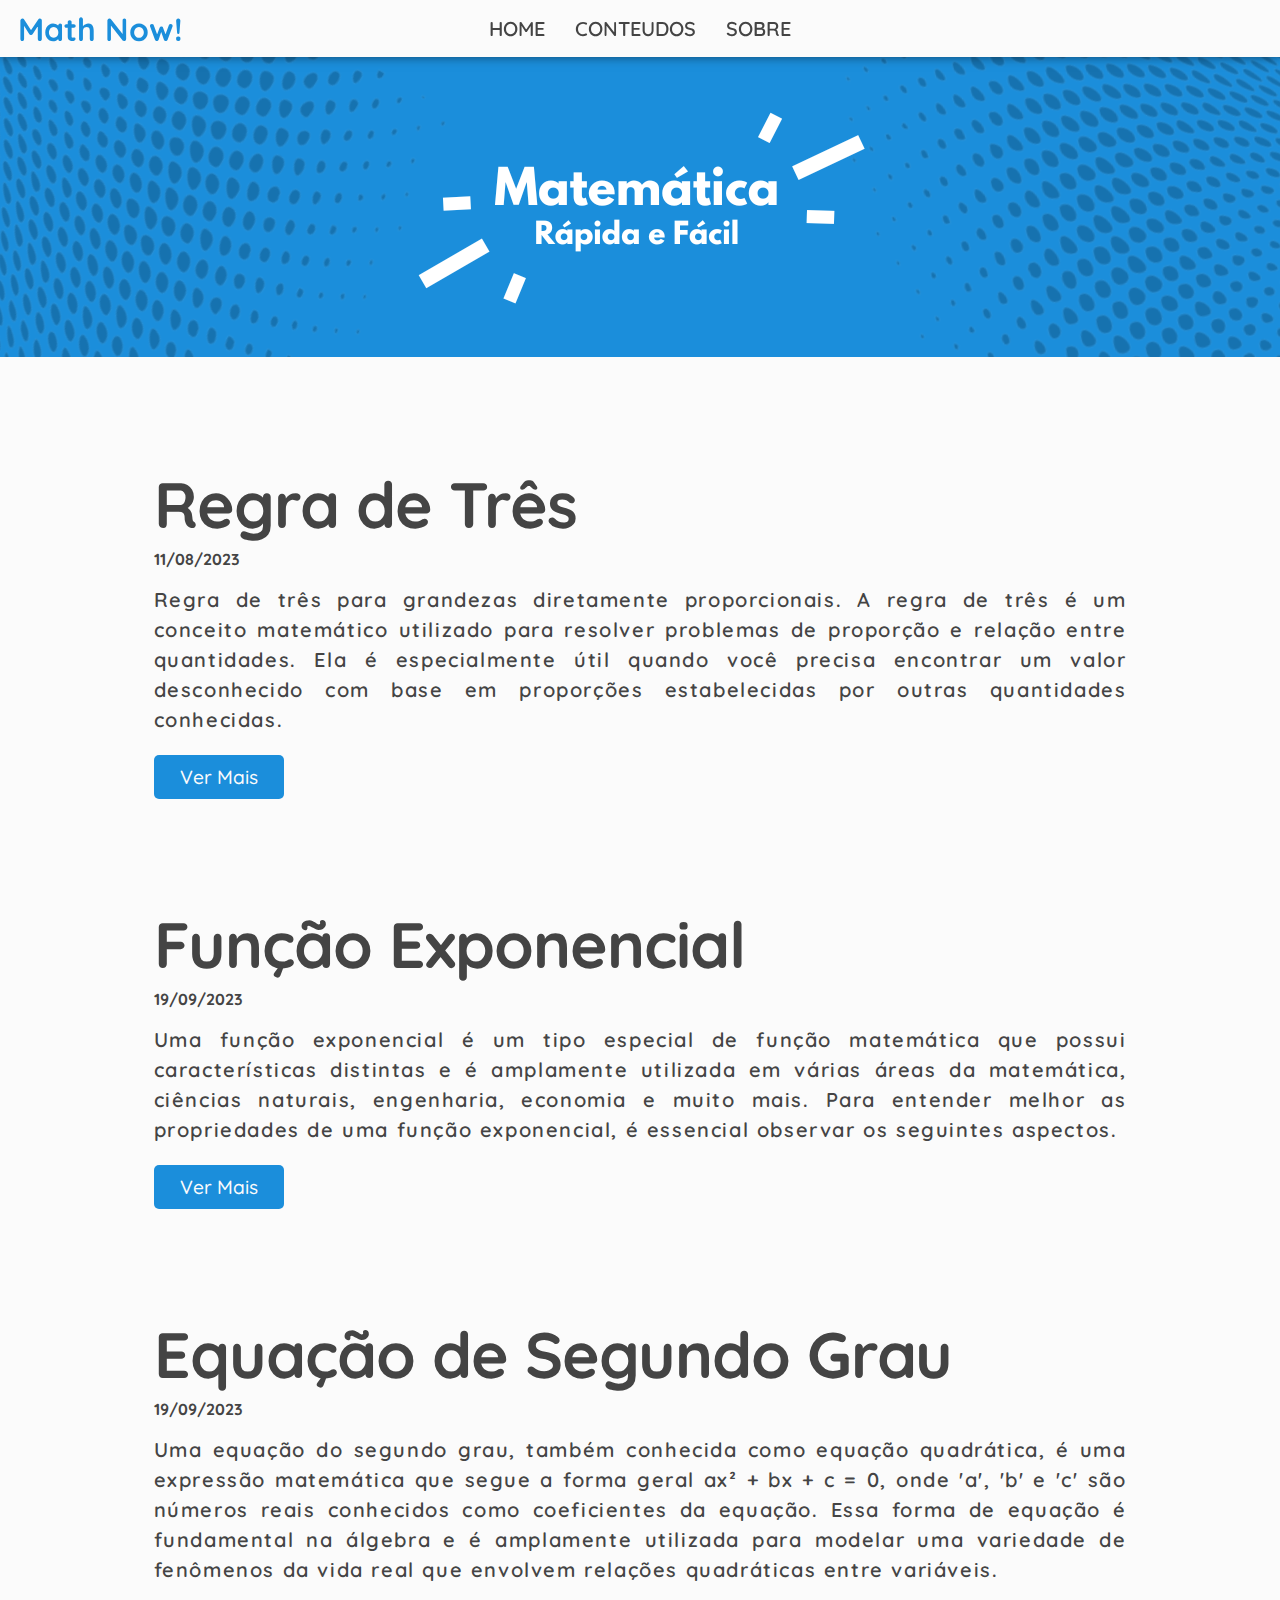
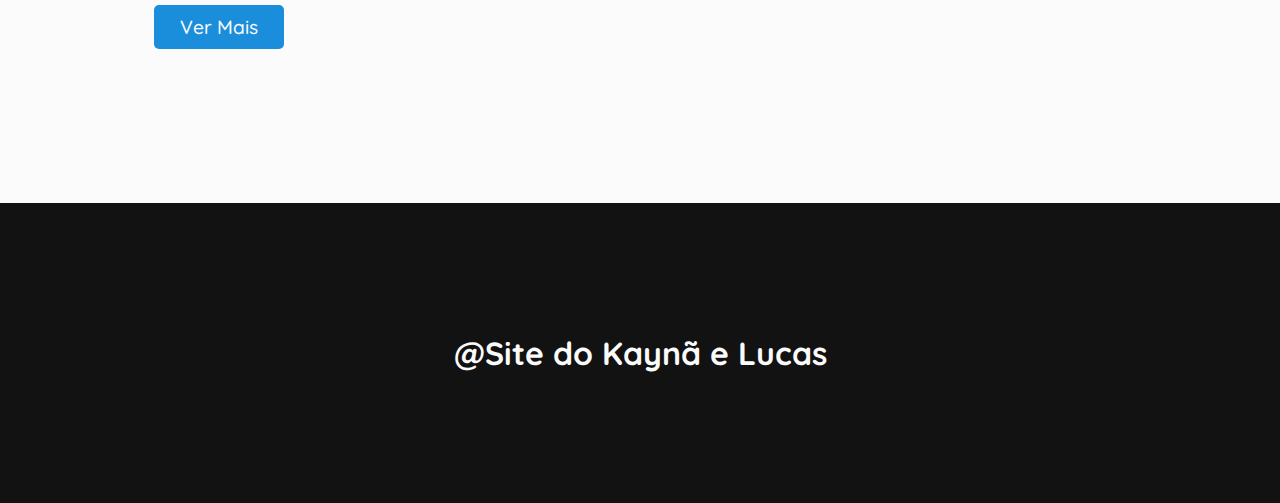
==== index.html @ 3d7e8667 "first commit" ====
<!DOCTYPE html>
<html lang="pt-br">

<head>
    <meta charset="UTF-8">
    <meta name="viewport" content="width=device-width, initial-scale=1.0">
    <title>Math Now!</title>
    <link rel="stylesheet" href="https://cdnjs.cloudflare.com/ajax/libs/font-awesome/6.4.2/css/all.min.css"
        integrity="sha512-z3gLpd7yknf1YoNbCzqRKc4qyor8gaKU1qmn+CShxbuBusANI9QpRohGBreCFkKxLhei6S9CQXFEbbKuqLg0DA=="
        crossorigin="anonymous" referrerpolicy="no-referrer" />
    <link rel="stylesheet" href="assets/styles/nav-bar.css">
    <link rel="stylesheet" href="assets/styles/var.css">
    <link rel="stylesheet" href="assets/styles/section.css">
    <link rel="stylesheet" href="assets/styles/fotter.css">

    <style>

    </style>

</head>

<body>


    <!-- ----------//----------//----------//----------//----------//----------//----------// -->
    <!-- ----------//----------//----------//----------//----------//----------//----------// -->
    <!-- ----------//----------//----------//----------//----------//----------//----------// -->


    <header class="nav-bar">
        <a class="icon" href="index.html">
            <h1>Math Now!</h1>
        </a>
        <nav>
            <ul class="nav-items">
                <li><a href="index.html">HOME</a></li>
                <li><a href="conteudos.html">CONTEUDOS</a></li>
                <li><a href="sobre.html">SOBRE</a></li>
            </ul>
        </nav>
        <input type="checkbox" id="MostrarMenu">

        <label for="MostrarMenu">
            <i id="menu-icon" class="nav-menu-icon fa fa-bars" aria-hidden="true"></i>
            <nav>
                <ul class="nav-menu">
                    <li><a href="index.html">HOME</a></li>
                    <li><a href="conteudos.html">CONTEUDOS</a></li>
                    <li><a href="sobre.html">SOBRE</a></li>
                </ul>
            </nav>
        </label>
    </header>


    <!-- ----------//----------//----------//----------//----------//----------//----------// -->
    <!-- ----------//----------//----------//----------//----------//----------//----------// -->
    <!-- ----------//----------//----------//----------//----------//----------//----------// -->



    <section class="banner">

    </section>


    <!-- ----------//----------//----------//----------//----------//----------//----------// -->
    <!-- ----------//----------//----------//----------//----------//----------//----------// -->
    <!-- ----------//----------//----------//----------//----------//----------//----------// -->



    <section class="section">

        <article class="content">
            <h1 class="title">Regra de Três</h1>
            <h2 class="data">11/08/2023</h2>
            <p class="text"> Regra de três para grandezas diretamente proporcionais. A regra de três é um conceito
                matemático utilizado para resolver problemas de proporção e relação entre quantidades. Ela é
                especialmente útil quando você precisa encontrar um valor desconhecido com base em proporções
                estabelecidas por outras quantidades conhecidas.
            </p>
            <a href="assets/pages/RegraDeTres.html">Ver Mais</a>
        </article>

        <article class="content">
            <h1 class="title">Função Exponencial</h1>
            <h2 class="data">19/09/2023</h2>
            <p class="text">Uma função exponencial é um tipo especial de função matemática que possui características
                distintas e é amplamente utilizada em várias áreas da matemática, ciências naturais, engenharia,
                economia e muito mais. Para entender melhor as propriedades de uma função exponencial, é essencial
                observar os seguintes aspectos.</p>
            <a href="assets/pages/FuncaoExponencial.html">Ver Mais</a>
        </article>

        <article class="content">
            <h1 class="title">Equação de Segundo Grau</h1>
            <h2 class="data">19/09/2023</h2>
            <p class="text">Uma equação do segundo grau, também conhecida como equação quadrática, é uma expressão
                matemática que segue a forma geral ax² + bx + c = 0, onde 'a', 'b' e 'c' são números reais conhecidos
                como coeficientes da equação. Essa forma de equação é fundamental na álgebra e é amplamente utilizada
                para modelar uma variedade de fenômenos da vida real que envolvem relações quadráticas entre variáveis.
            </p>
            <a href="assets/pages/EquacaoNd.html">Ver Mais</a>
        </article>

    </section>



    <!-- ----------//----------//----------//----------//----------//----------//----------// -->
    <!-- ----------//----------//----------//----------//----------//----------//----------// -->
    <!-- ----------//----------//----------//----------//----------//----------//----------// -->



    <fotter class="fotter">
        <h1>@Site do Kaynã e Lucas</h1>
    </fotter>


    <!-- ----------//----------//----------//----------//----------//----------//----------// -->
    <!-- ----------//----------//----------//----------//----------//----------//----------// -->
    <!-- ----------//----------//----------//----------//----------//----------//----------// -->



    <script src="assets/JavaScript/script.js">
    </script>

</body>

</html>
---- assets/styles/nav-bar.css ----
.nav-bar {
  position: fixed;
  z-index: 1 !important;
  top: 0;
  display: flex;
  justify-content: center;
  align-items: center;
  background-color: var(--bg-color);
  box-shadow: 0 0 10px rgba(0, 0, 0, 0.5);
  height: 57px;
  width: 100%;
}
.nav-bar .icon {
  position: absolute;
  left: 0;
  margin: 18px;
  color: var(--banner-bg-color);
}
.nav-bar .nav-items {
  display: flex;
  justify-content: center;
  align-items: center;
  gap: 30px;
  font-size: 20px;
}
.nav-bar .nav-items li a {
  color: var(--font-color);
  font-weight: 600;
}
.nav-bar .nav-menu-icon {
  position: absolute;
  display: none;
  right: 20px;
  top: 15px;
  font-size: 25px;
  cursor: pointer;
}
.nav-bar .nav-menu {
  display: flex;
  flex-direction: column;
  align-items: center;
  gap: 15px;
  position: absolute;
  right: -100%;
  top: 57px;
  height: calc(100vh - 57px);
  width: 30vw;
  font-size: 20px;
  padding-top: 20px;
  background-color: var(--fotter-smoth-bg-color);
}
.nav-bar .nav-menu li a {
  color: var(--bg-color);
  font-weight: 600;
}
.nav-bar input[type=checkbox] {
  display: none;
}
.nav-bar input:checked + label .nav-menu {
  right: 1px;
  transition: 0.4s;
  display: flex;
}
.nav-bar input + label .nav-menu {
  transition: 0.8s;
}

@media (max-width: 800px) {
  body {
    overflow-x: hidden;
  }
  body .nav-bar .nav-items {
    display: none;
  }
  body .nav-bar .nav-menu-icon {
    display: block;
  }
  body .nav-bar .nav-menu {
    width: 50vw;
  }
}
@media (max-width: 500px) {
  body {
    overflow-x: hidden;
  }
  body .nav-bar .nav-items {
    display: none;
  }
  body .nav-bar .nav-menu-icon {
    display: block;
  }
  body .nav-bar .nav-menu {
    width: 100%;
    height: auto;
    padding-bottom: 20px;
    height: 100vh;
    font-size: 2rem;
  }
}/*# sourceMappingURL=nav-bar.css.map */
---- assets/styles/var.css ----
@import url('https://fonts.googleapis.com/css2?family=Quicksand:wght@300;400&display=swap');

*{
    padding: 0;
    margin: 0;
    box-sizing: border-box;
    list-style: none;
    text-decoration: none;
    font-family: 'Quicksand', sans-serif;
}

.title{
    font-size: 4rem;
    letter-spacing: -1px;
    line-height: 90px;
}
body{
    overflow-X: hidden;
}

body::-webkit-scrollbar{
    display: none;
}

:root{
    --font-color: #444444;
    --fotter-bg-color: #121212;
    --fotter-smoth-bg-color: #121212bb;
    --bg-color: #FBFBFB;
    --banner-bg-color: #1b8edb;
}
---- assets/styles/section.css ----
@charset "UTF-8";
.banner {
  background-image: url(../img/Matemática.png);
  background-position: center;
  background-size: cover;
  width: 100%;
  height: 300px;
  margin-top: 57px;
}

.section {
  display: flex;
  flex-direction: column;
  color: var(--font-color);
  padding: 8vw 12vw 12vw 12vw;
  gap: 100px;
  background: var(--bg-color);
}
.section .content {
  display: flex;
  flex-direction: column;
}
.section .content .data {
  font-size: 16px;
  margin-bottom: 16px;
  font-weight: 900;
}
.section .content .text {
  font-size: 20px;
  font-weight: 600;
  text-align: justify;
  margin-bottom: 15px;
  line-height: 30px;
  letter-spacing: 0.1rem;
  margin-bottom: 20px;
}
.section .content a {
  color: var(--bg-color);
  font-size: 1.2rem;
  padding: 10px 20px;
  font-weight: 500;
  border-radius: 5px;
  background-color: var(--banner-bg-color);
  width: 130px;
  text-align: center;
}
.section .content h2:not(.data) {
  font-size: 2.8rem;
  line-height: 60px;
}
.section .content h3 {
  font-size: 2rem;
  line-height: 50px;
}
.section .search_field {
  background-color: var(--bg-color);
}
.section .search_field .search_bar {
  width: 100%;
  border: none;
  outline: none;
  height: 55px;
  font-size: 20px;
  border-radius: 100px;
  padding: 0 25px 0 25px;
  box-shadow: inset 0 0 5px rgba(0, 0, 0, 0.5);
  margin-bottom: 20px;
}
.section .search_items {
  display: flex;
  flex-direction: column;
  align-items: center;
  gap: 30px;
}
.section .search_items .content_card {
  gap: 20px;
  display: flex;
  align-items: start;
  justify-content: start;
  flex-direction: column;
  position: relative;
  border-radius: 20px;
  padding: 30px 40px;
  background: var(--fotter-bg-color);
  width: 100%;
  color: var(--bg-color);
  font-weight: 500;
  box-shadow: 0 0 10px rgba(0, 0, 0, 0.5);
}
.section .search_items .content_card h1.card_title {
  top: 30px;
  font-size: 40px;
  width: 90%;
}
.section .search_items .content_card h2 {
  font-size: 25px;
  font-weight: 500;
  top: 90px;
  width: 60%;
}
.section .search_items .content_card a {
  position: absolute;
  top: 50%;
  transform: translateY(-50%);
  right: 30px;
  width: 100%;
  background-color: var(--banner-bg-color);
  border-radius: 100px;
  width: 170px;
  height: 50px;
  font-size: 20px;
  display: grid;
  place-items: center;
  color: white;
}

@media (max-width: 800px) {
  body {
    overflow-x: hidden;
  }
  body .section {
    padding: 4vw 6vw 6vw 6vw;
    gap: 70px;
  }
  body .section .content .title {
    font-size: 45px;
  }
  body .section .content .data {
    font-size: 18px;
  }
  body .section .content .text {
    font-size: 18px;
  }
  body .section .content a {
    width: 100%;
    font-size: 1.5rem;
  }
  body .search_items .content_card {
    gap: 50px !important;
  }
  body .search_items .content_card h2 {
    display: none;
  }
  body .search_items .content_card a {
    position: static !important;
    width: 100% !important;
    top: 50%;
    transform: translateY(-50%);
    right: 30px;
  }
}
@media (max-width: 400px) {
  body {
    overflow-x: hidden;
  }
  .section {
    padding: 4vw;
  }
  .section .content .title {
    font-size: 40px;
  }
  .section .content .data {
    font-size: 16px;
  }
  .section .content .text {
    font-size: 16px;
  }
  .section .content a {
    width: 100%;
  }
}/*# sourceMappingURL=section.css.map */
---- assets/styles/fotter.css ----
.fotter {
  display: flex;
  justify-content: center;
  align-items: center;
  width: 100%;
  height: 300px;
  background-color: var(--fotter-bg-color);
  color: var(--bg-color);
}

@media (max-width: 450px) {
  body {
    overflow-x: hidden;
  }
  .fotter {
    font-size: 14px;
  }
}
@media (max-width: 400px) {
  body {
    overflow-x: hidden;
  }
  .fotter {
    font-size: 12px;
  }
}
@media (max-width: 300px) {
  body {
    overflow-x: hidden;
  }
  .fotter {
    margin-top: 15px;
    padding: 20px;
  }
}/*# sourceMappingURL=fotter.css.map */
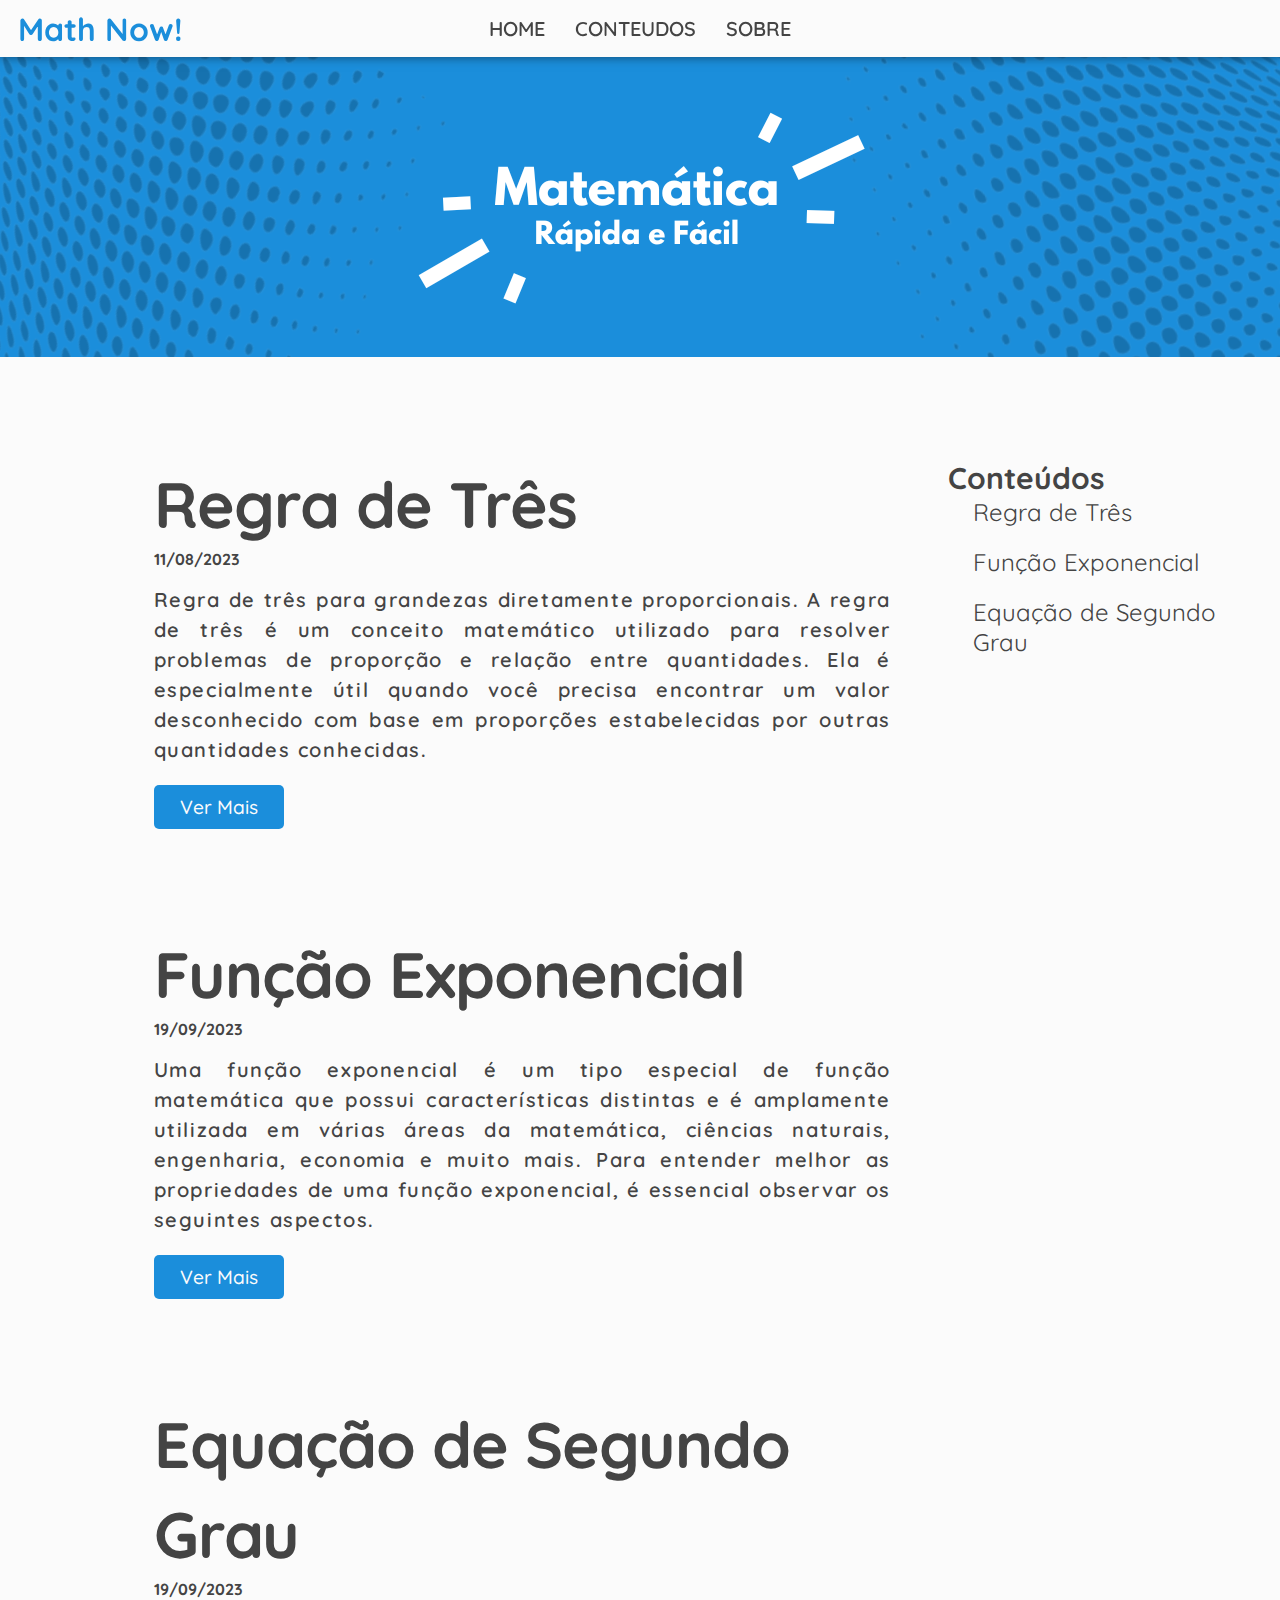
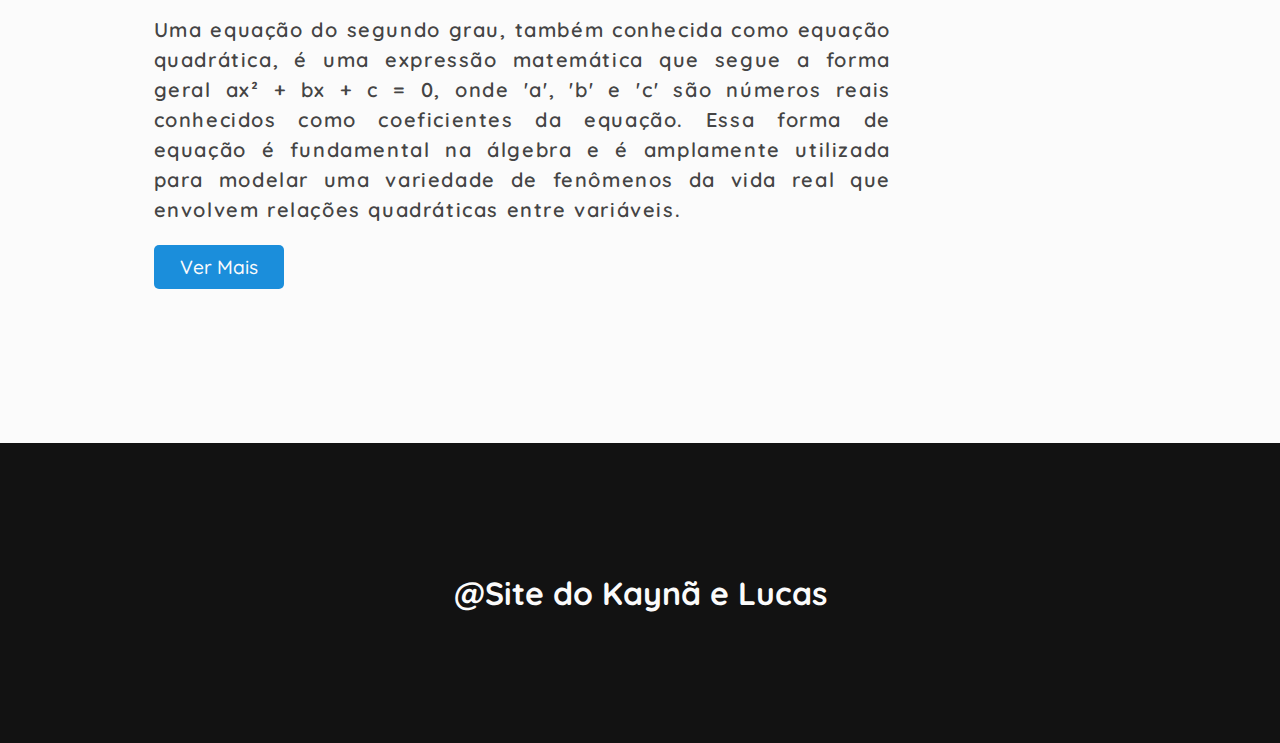
==== commit 2ece0443: "ultima" ====
--- a/index.html
+++ b/index.html
@@ -12,10 +12,6 @@
     <link rel="stylesheet" href="assets/styles/var.css">
     <link rel="stylesheet" href="assets/styles/section.css">
     <link rel="stylesheet" href="assets/styles/fotter.css">
-
-    <style>
-
-    </style>
 
 </head>
 
@@ -72,6 +68,17 @@
 
     <section class="section">
 
+        <aside class="aside">
+            <nav class="aside-nav">
+                <h1>Conteúdos</h1>
+                <ul>
+                    <li onclick="rolar(350)" class="aside-item">Regra de Três</li>
+                    <li onclick="rolar(800)" class="aside-item">Função Exponencial</li>
+                    <li onclick="rolar(1250)" class="aside-item">Equação de Segundo Grau</li>
+                </ul>
+            </nav>
+        </aside>
+
         <article class="content">
             <h1 class="title">Regra de Três</h1>
             <h2 class="data">11/08/2023</h2>
@@ -80,9 +87,8 @@
                 especialmente útil quando você precisa encontrar um valor desconhecido com base em proporções
                 estabelecidas por outras quantidades conhecidas.
             </p>
-            <a href="assets/pages/RegraDeTres.html">Ver Mais</a>
+            <a class="home" href="assets/pages/RegraDeTres.html">Ver Mais</a>
         </article>
-
         <article class="content">
             <h1 class="title">Função Exponencial</h1>
             <h2 class="data">19/09/2023</h2>
@@ -90,9 +96,8 @@
                 distintas e é amplamente utilizada em várias áreas da matemática, ciências naturais, engenharia,
                 economia e muito mais. Para entender melhor as propriedades de uma função exponencial, é essencial
                 observar os seguintes aspectos.</p>
-            <a href="assets/pages/FuncaoExponencial.html">Ver Mais</a>
+            <a class="home" href="assets/pages/FuncaoExponencial.html">Ver Mais</a>
         </article>
-
         <article class="content">
             <h1 class="title">Equação de Segundo Grau</h1>
             <h2 class="data">19/09/2023</h2>
@@ -101,7 +106,7 @@
                 como coeficientes da equação. Essa forma de equação é fundamental na álgebra e é amplamente utilizada
                 para modelar uma variedade de fenômenos da vida real que envolvem relações quadráticas entre variáveis.
             </p>
-            <a href="assets/pages/EquacaoNd.html">Ver Mais</a>
+            <a class="home" href="assets/pages/EquacaoNd.html">Ver Mais</a>
         </article>
 
     </section>
@@ -125,7 +130,16 @@
 
 
 
-    <script src="assets/JavaScript/script.js">
+    <script src="script.js">
+        const botaoRolarParaOTopo = document.getElementById('botao-rolar-para-o-topo');
+
+        botaoRolarParaOTopo.addEventListener('click', () => {
+            // Use 'scrollTo' para rolar suavemente de volta para o topo da página
+            window.scrollTo({
+            top: 0,
+            behavior: 'smooth' // Adiciona um efeito de rolagem suave
+            });
+        });
     </script>
 
 </body>
--- a/assets/styles/nav-bar.css
+++ b/assets/styles/nav-bar.css
@@ -26,6 +26,23 @@
 .nav-bar .nav-items li a {
   color: var(--font-color);
   font-weight: 600;
+  position: relative;
+}
+.nav-bar .nav-items li a:before {
+  content: "";
+  position: absolute;
+  bottom: -3px;
+  left: 50%;
+  transform: translateX(-50%);
+  width: 0%;
+  height: 3px;
+  transition: 0.3s;
+  background-color: #45b2fb;
+  border-radius: 5px;
+}
+.nav-bar .nav-items li a:hover::before {
+  transition: 0.3s;
+  width: 100%;
 }
 .nav-bar .nav-menu-icon {
   position: absolute;
@@ -36,6 +53,7 @@
   cursor: pointer;
 }
 .nav-bar .nav-menu {
+  padding: 50px;
   display: flex;
   flex-direction: column;
   align-items: center;
@@ -48,6 +66,36 @@
   font-size: 20px;
   padding-top: 20px;
   background-color: var(--fotter-smoth-bg-color);
+}
+.nav-bar .nav-menu .aside-nav {
+  color: var(--bg-color);
+  font-size: 24px;
+  font-weight: 400;
+}
+.nav-bar .nav-menu .aside-nav h1 {
+  font-size: 30px;
+  transform: translateX(-25px);
+}
+.nav-bar .nav-menu .aside-nav ul {
+  display: flex;
+  justify-content: start;
+  align-items: start;
+  flex-direction: column;
+  gap: 20px;
+}
+.nav-bar .nav-menu .aside-nav ul .aside-item {
+  position: relative;
+  cursor: pointer;
+}
+.nav-bar .nav-menu .aside-nav ul .aside-item::before {
+  content: "";
+  position: absolute;
+  left: -1.4rem;
+  font-weight: 900;
+  font-size: 18px;
+  top: 0.25rem;
+  color: #0982d2;
+  cursor: pointer;
 }
 .nav-bar .nav-menu li a {
   color: var(--bg-color);
--- a/assets/styles/var.css
+++ b/assets/styles/var.css
@@ -1,4 +1,4 @@
-@import url('https://fonts.googleapis.com/css2?family=Quicksand:wght@300;400&display=swap');
+  @import url('https://fonts.googleapis.com/css2?family=Quicksand&display=swap');
 
 *{
     padding: 0;
--- a/assets/styles/section.css
+++ b/assets/styles/section.css
@@ -12,13 +12,48 @@
   display: flex;
   flex-direction: column;
   color: var(--font-color);
-  padding: 8vw 12vw 12vw 12vw;
+  padding: 8vw 16vw 12vw 12vw;
   gap: 100px;
   background: var(--bg-color);
 }
+.section .aside {
+  position: absolute;
+  right: 4vw;
+  width: 20%;
+}
+.section .aside .aside-nav {
+  font-size: 24px;
+  font-weight: 400;
+}
+.section .aside .aside-nav h1 {
+  font-size: 30px;
+  transform: translateX(-25px);
+}
+.section .aside .aside-nav ul {
+  display: flex;
+  justify-content: start;
+  align-items: start;
+  flex-direction: column;
+  gap: 20px;
+}
+.section .aside .aside-nav ul .aside-item {
+  position: relative;
+  cursor: pointer;
+}
+.section .aside .aside-nav ul .aside-item::before {
+  content: "";
+  position: absolute;
+  left: -1.4rem;
+  font-weight: 900;
+  font-size: 18px;
+  top: 0.25rem;
+  color: #0982d2;
+  cursor: pointer;
+}
 .section .content {
   display: flex;
   flex-direction: column;
+  width: 80%;
 }
 .section .content .data {
   font-size: 16px;
@@ -34,7 +69,7 @@
   letter-spacing: 0.1rem;
   margin-bottom: 20px;
 }
-.section .content a {
+.section .content a.home {
   color: var(--bg-color);
   font-size: 1.2rem;
   padding: 10px 20px;
@@ -44,6 +79,19 @@
   width: 130px;
   text-align: center;
 }
+.section .content .ref {
+  display: flex;
+  flex-direction: column;
+}
+.section .content .ref a.link {
+  color: var(--banner-bg-color);
+  font-size: 1.2rem;
+  font-weight: 900;
+  margin: 5px;
+}
+.section .content .ref a.link i {
+  margin-left: 5px;
+}
 .section .content h2:not(.data) {
   font-size: 2.8rem;
   line-height: 60px;
@@ -122,6 +170,12 @@
     padding: 4vw 6vw 6vw 6vw;
     gap: 70px;
   }
+  body .section .aside {
+    display: none;
+  }
+  body .section .content {
+    width: 100%;
+  }
   body .section .content .title {
     font-size: 45px;
   }
